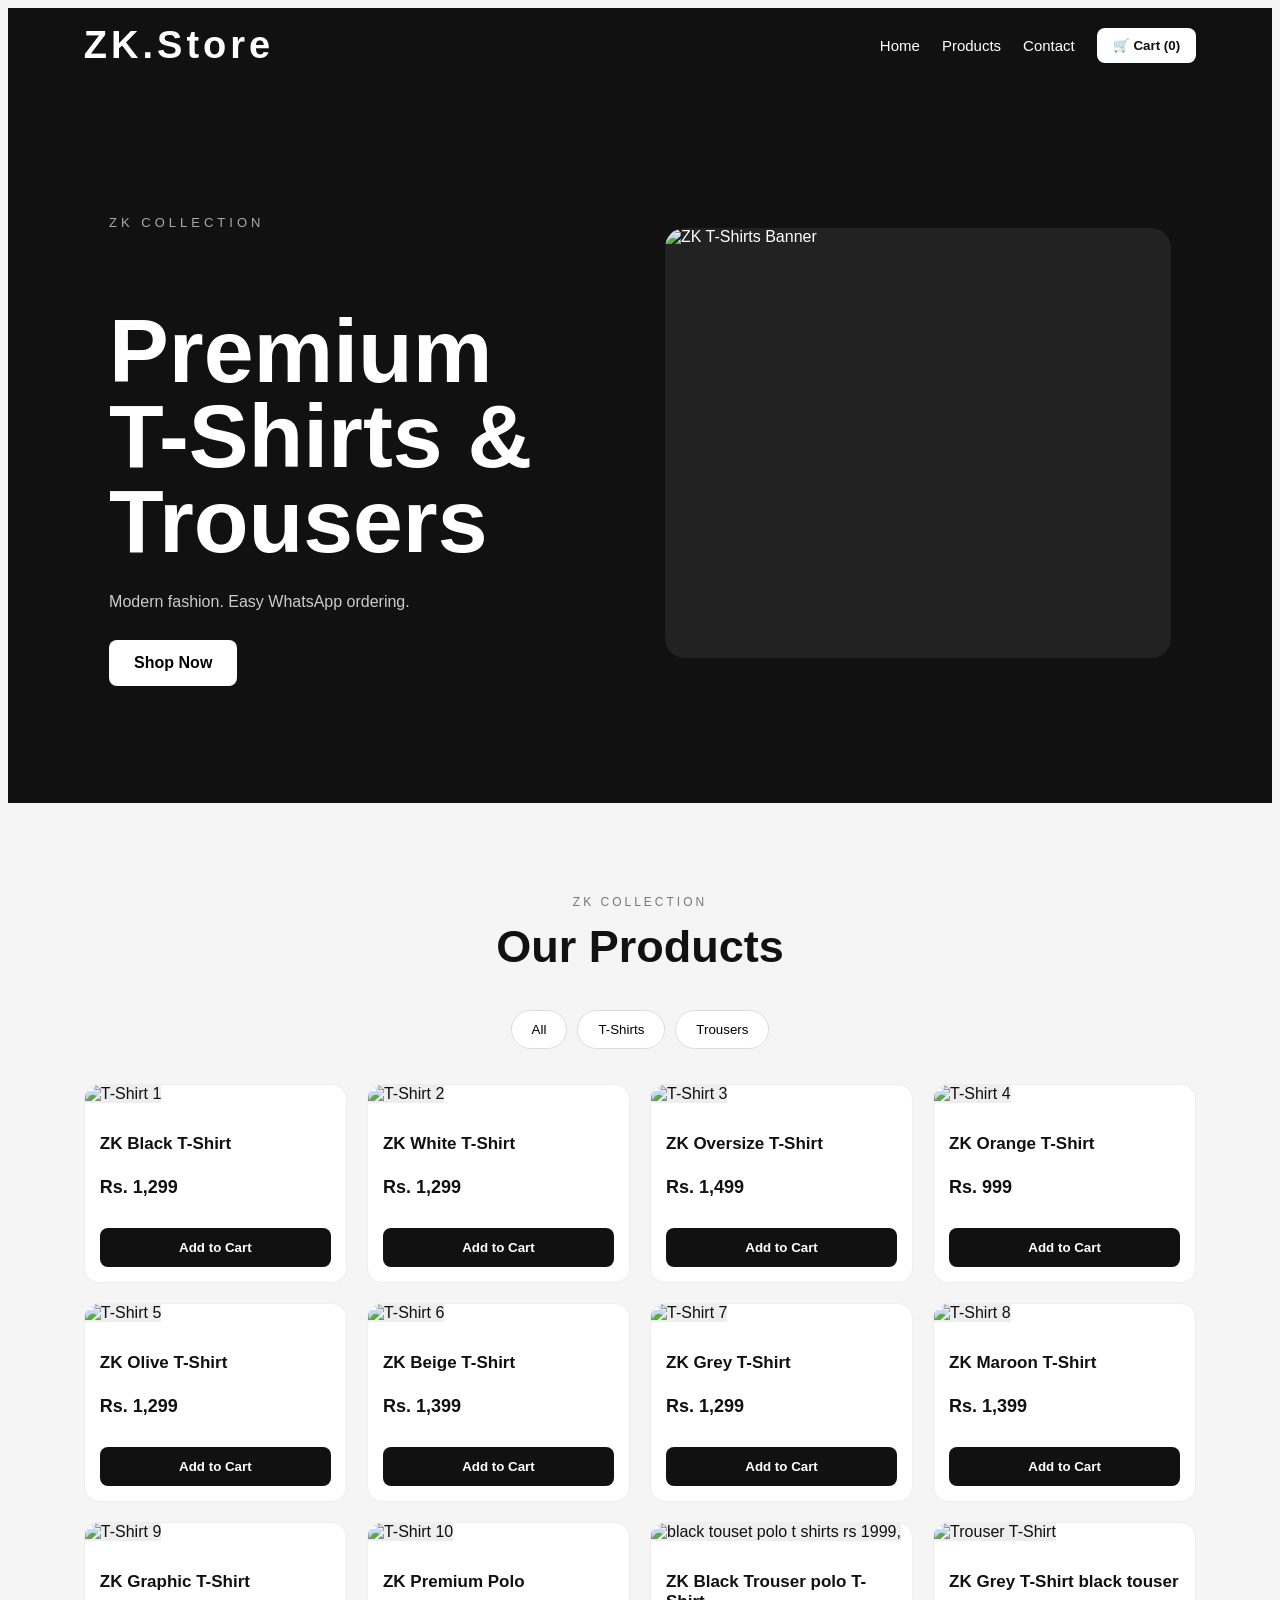
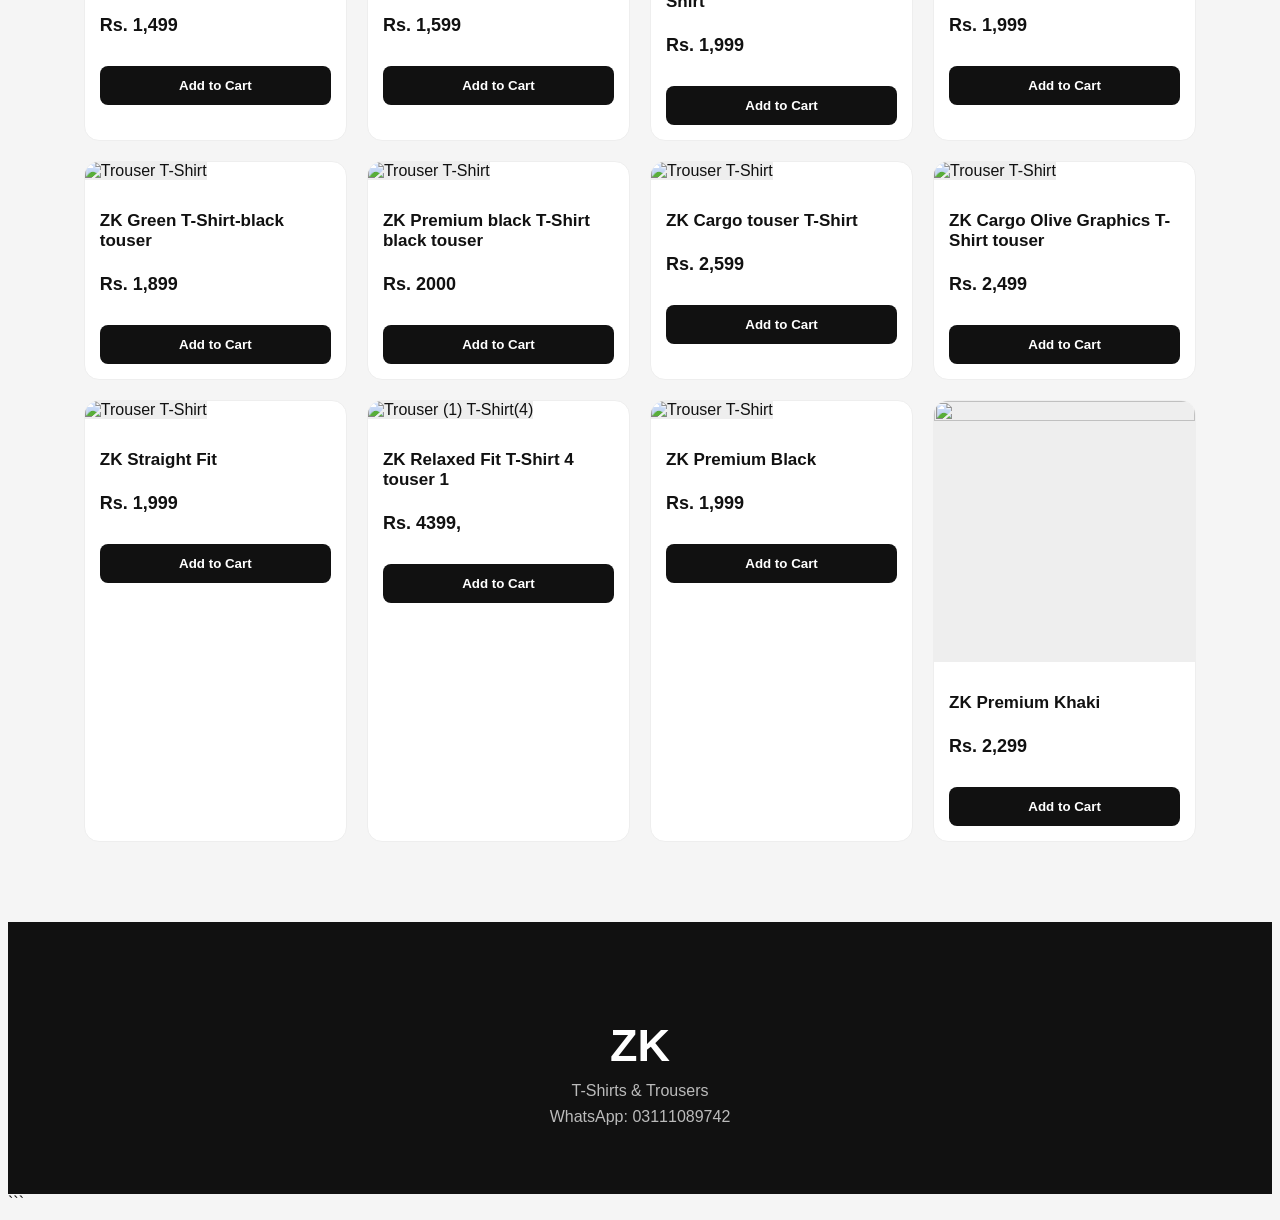
==== index.html @ de2e0551 "Add files via upload" ====
<!DOCTYPE html>
<html lang="en">
<head>
  <meta charset="UTF-8">
  <meta name="viewport" content="width=device-width, initial-scale=1.0">
  <title>ZK | T-Shirts & Trousers</title>
  <link rel="stylesheet" href="style.css">
</head>

<body>
<script src="Script. js"></script>
<header class="header">
  <div class="logo"><h4>ZK.Store</h4></div>

  <nav>
    <a href="#home">Home</a>
    <a href="#products">Products</a>
    <a href="#contact">Contact</a>
    <button onclick="openCart()">🛒 Cart (<span id="cartCount">0</span>)</button>
  </nav>
</header>

<section class="hero" id="home">
  <div class="hero-content">
    <p>ZK COLLECTION</p>
    <h1>Premium<br>T-Shirts & Trousers</h1>
    <p>Modern fashion. Easy WhatsApp ordering.</p>
    <a href="#products" class="shop-btn">Shop Now</a>
  </div>

  <div class="hero-image">
    <!-- هتي پنهنجي Banner image رکي سگهين ٿو -->
    <img src="product.html/Herobanner.webp" alt="ZK T-Shirts Banner">
  </div>
</section>

<section class="products-section" id="products">

  <div class="section-title">
    <p>ZK COLLECTION</p>
    <h2>Our Products</h2>
  </div>

  <div class="filters">
    <button onclick="showProducts('all')">All</button>
    <button onclick="showProducts('tshirt')">T-Shirts</button>
    <button onclick="showProducts('trouser')">Trousers</button>
  </div>

  <div id="productGrid" class="product-grid">

    <!-- 10 T-Shirts -->

    <div class="product-card tshirt">
      <img src="product.html/img1.png" alt="T-Shirt 1">
      <h3>ZK Black T-Shirt</h3>
      <p>Rs. 1,299</p>
      <button onclick="addToCart('ZK Black T-Shirt',1299)">Add to Cart</button>
    </div>

    <div class="product-card tshirt">
      <img src="product.html/img2.png" alt="T-Shirt 2">
      <h3>ZK White T-Shirt</h3>
      <p>Rs. 1,299</p>
      <button onclick="addToCart('ZK White T-Shirt',1299)">Add to Cart</button>
    </div>

    <div class="product-card tshirt">
      <img src="product.html/img3.png" alt="T-Shirt 3">
      <h3>ZK Oversize T-Shirt</h3>
      <p>Rs. 1,499</p>
      <button onclick="addToCart('ZK Oversize T-Shirt',1499)">Add to Cart</button>
    </div>

    <div class="product-card tshirt">
      <img src="product.html/img4.webp" alt="T-Shirt 4">
      <h3>ZK Orange T-Shirt</h3>
      <p>Rs. 999</p>
      <button onclick="addToCart('ZK Navy T-Shirt',1299)">Add to Cart</button>
    </div>

    <div class="product-card tshirt">
      <img src="product.html/img5.jfif" alt="T-Shirt 5">
      <h3>ZK Olive T-Shirt</h3>
      <p>Rs. 1,299</p>
      <button onclick="addToCart('ZK Olive T-Shirt',1299)">Add to Cart</button>
    </div>

    <div class="product-card tshirt">
      <img src="product.html/img6.jfif" alt="T-Shirt 6">
      <h3>ZK Beige T-Shirt</h3>
      <p>Rs. 1,399</p>
      <button onclick="addToCart('ZK Beige T-Shirt',1399)">Add to Cart</button>
    </div>

    <div class="product-card tshirt">
      <img src="product.html/img7.jfif" alt="T-Shirt 7">
      <h3>ZK Grey T-Shirt</h3>
      <p>Rs. 1,299</p>
      <button onclick="addToCart('ZK Grey T-Shirt',1299)">Add to Cart</button>
    </div>

    <div class="product-card tshirt">
      <img src="product.html/img8.jfif" alt="T-Shirt 8">
      <h3>ZK Maroon T-Shirt</h3>
      <p>Rs. 1,399</p>
      <button onclick="addToCart('ZK Maroon T-Shirt',1399)">Add to Cart</button>
    </div>

    <div class="product-card tshirt">
      <img src="product.html/img9.jfif" alt="T-Shirt 9">
      <h3>ZK Graphic T-Shirt</h3>
      <p>Rs. 1,499</p>
      <button onclick="addToCart('ZK Graphic T-Shirt',1499)">Add to Cart</button>
    </div>

    <div class="product-card tshirt">
      <img src="product.html/img10.jfif" alt="T-Shirt 10">
      <h3>ZK Premium Polo</h3>
      <p>Rs. 1,599</p>
      <button onclick="addToCart('ZK Premium Polo',1599)">Add to Cart</button>
    </div>


    <!-- 10 Trousers -->

    <div class="product-card trouser">
      <img src="product.html/zk1.jfif" alt="black touset polo t shirts rs 1999,">
      <h3>ZK Black Trouser polo T-Shirt</h3>
      <p>Rs. 1,999</p>
      <button onclick="addToCart('ZK Black Trouser  polo T-Shirt',1999)">Add to Cart</button>
    </div>

    <div class="product-card trouser">
      <img src="product.html/zk2.jfif" alt="Trouser T-Shirt">
      <h3>ZK Grey T-Shirt black touser</h3>
      <p>Rs. 1,999</p>
      <button onclick="addToCart('ZK Grey Trouser',1999)">Add to Cart</button>
    </div>

    <div class="product-card trouser">
      <img src="product.html/zk3.jfif" alt="Trouser T-Shirt">
      <h3>ZK Green T-Shirt-black touser </h3>
      <p>Rs. 1,899</p>
      <button onclick="addToCart('ZK Green T-Shirt-black touser ',1899)">Add to Cart</button>
    </div>

    <div class="product-card trouser">
      <img src="product.html/zk4.jfif" alt="Trouser T-Shirt">
      <h3>ZK Premium black T-Shirt black touser</h3>
      <p>Rs. 2000</p>
      <button onclick="addToCart('ZK Premium black T-Shirt black touser',2000)">Add to Cart</button>
    </div>

    <div class="product-card trouser">
      <img src="product.html/zk5.jfif" alt="Trouser T-Shirt">
      <h3>ZK Cargo touser T-Shirt</h3>
      <p>Rs. 2,599</p>
      <button onclick="addToCart('ZK Cargo touser T-Shirt',2599)">Add to Cart</button>
    </div>

    <div class="product-card trouser">
      <img src="product.html/zk6.jfif" alt="Trouser T-Shirt">
      <h3>ZK Cargo Olive Graphics T-Shirt touser</h3>
      <p>Rs. 2,499</p>
      <button onclick="addToCart('ZK Cargo Olive Graphic T-Shirt touser',2499)">Add to Cart</button>
    </div>

    <div class="product-card trouser">
      <img src="product.html/zk7.jfif" alt="Trouser T-Shirt">
      <h3>ZK Straight Fit</h3>
      <p>Rs. 1,999</p>
      <button onclick="addToCart('ZK Straight Fit',1999)">Add to Cart</button>
    </div>

    <div class="product-card trouser">
      <img src="product.html/zk8.jfif" alt="Trouser (1) T-Shirt(4)">
      <h3>ZK Relaxed Fit T-Shirt 4 touser 1</h3>
      <p>Rs. 4399,</p>
      <button onclick="addToCart('ZK Relaxed T-Shirt 4 touser 1 4399,)">Add to Cart</button>
    </div>

    <div class="product-card trouser">
      <img src="product.html/zk9.jfif" alt="Trouser T-Shirt">
      <h3>ZK Premium Black</h3>
      <p>Rs. 1,999</p>
      <button onclick="addToCart('ZK Premium Black',1999)">Add to Cart</button>
    </div>

    <div class="product-card trouser">
      <img src="product.html/zk10.jfif"Trouser 10">
      <h3>ZK Premium Khaki</h3>
      <p>Rs. 2,299</p>
      <button onclick="addToCart('ZK Premium Khaki',2299)">Add to Cart</button>
    </div>

  </div>
</section>

<footer id="contact">
  <h2>ZK</h2>
  <p>T-Shirts & Trousers</p>
  <p>WhatsApp: 03111089742</p>
</footer>


<!-- CART -->

<div id="cartModal" class="modal">

  <div class="cart-box">

    <button class="close" onclick="closeCart()">×</button>

    <h2>Your Cart</h2>

    <div id="cartItems"></div>

    <h3>Total: Rs. <span id="cartTotal">0</span></h3>

    <button class="checkout-btn" onclick="openCheckout()">
      Checkout on WhatsApp
    </button>

  </div>

</div>


<!-- CHECKOUT -->

<div id="checkoutModal" class="modal">

  <div class="cart-box">

    <button class="close" onclick="closeCheckout()">×</button>

    <h2>Order Details</h2>

    <input id="customerName" placeholder="Your Name">

    <input id="customerPhone" placeholder="Phone Number">

    <input id="customerCity" placeholder="City">

    <textarea id="customerAddress" placeholder="Complete Address"></textarea>

    <button class="checkout-btn" onclick="placeOrder()">
      Place Order
    </button>

  </div>

</div>

<script src="script.js"></script>

</body>
</html>
```
---- style.css ----
```css
* {
  margin: 0;
  padding: 0;
  box-sizing: border-box;
}

html {
  scroll-behavior: smooth;
}

body {
  font-family: Arial, sans-serif;
  background: #f5f5f5;
  color: #111;
}

/* HEADER */

.header {
  height: 75px;
  background: #111;
  color: white;
  display: flex;
  align-items: center;
  justify-content: space-between;
  padding: 0 6%;
  position: sticky;
  top: 0;
  z-index: 100;
}

.logo {
  font-size: 38px;
  font-weight: 900;
  letter-spacing: 4px;
}

.header nav {
  display: flex;
  align-items: center;
  gap: 22px;
}

.header nav a {
  color: white;
  text-decoration: none;
  font-size: 15px;
}

.header nav button {
  background: white;
  color: #111;
  border: none;
  padding: 10px 16px;
  border-radius: 8px;
  cursor: pointer;
  font-weight: bold;
}


/* HERO */

.hero {
  min-height: 600px;
  background: #111;
  color: white;

  display: grid;
  grid-template-columns: 1fr 1fr;

  align-items: center;

  padding: 60px 8%;

  gap: 50px;
}

.hero-content p:first-child {
  letter-spacing: 4px;
  font-size: 13px;
  color: #aaa;
  margin-bottom: 15px;
}

.hero-content h1 {
  font-size: clamp(50px, 7vw, 90px);
  line-height: 0.95;
  margin-bottom: 25px;
}

.hero-content p {
  color: #ccc;
  margin-bottom: 25px;
  line-height: 1.6;
}

.shop-btn {
  display: inline-block;
  background: white;
  color: black;
  padding: 14px 25px;
  border-radius: 8px;
  text-decoration: none;
  font-weight: bold;
}

.hero-image {
  height: 430px;
  border-radius: 20px;
  overflow: hidden;
  background: #222;
}

.hero-image img {
  width: 100%;
  height: 100%;
  object-fit: cover;
}


/* PRODUCTS */

.products-section {
  max-width: 1400px;
  margin: auto;
  padding: 80px 6%;
}

.section-title {
  text-align: center;
  margin-bottom: 25px;
}

.section-title p {
  color: #777;
  letter-spacing: 3px;
  font-size: 12px;
}

.section-title h2 {
  font-size: 45px;
  margin-top: 10px;
}


/* FILTERS */

.filters {
  display: flex;
  justify-content: center;
  gap: 10px;
  margin-bottom: 35px;
}

.filters button {
  border: 1px solid #ddd;
  background: white;
  padding: 11px 20px;
  border-radius: 25px;
  cursor: pointer;
}

.filters button:hover {
  background: #111;
  color: white;
}


/* PRODUCT GRID */

.product-grid {
  display: grid;
  grid-template-columns: repeat(4, 1fr);
  gap: 20px;
}


/* PRODUCT CARD */

.product-card {
  background: white;
  border-radius: 15px;
  overflow: hidden;
  border: 1px solid #eee;
  transition: 0.3s;
}

.product-card:hover {
  transform: translateY(-5px);
  box-shadow: 0 10px 30px #0002;
}

.product-card img {
  width: 100%;
  aspect-ratio: 1 / 1;
  object-fit: cover;
  background: #eee;
}

.product-card h3 {
  padding: 14px 15px 5px;
  font-size: 17px;
}

.product-card p {
  padding: 0 15px 12px;
  font-weight: bold;
  font-size: 18px;
}

.product-card button {
  width: calc(100% - 30px);
  margin: 0 15px 15px;
  padding: 12px;
  border: none;
  background: #111;
  color: white;
  border-radius: 8px;
  cursor: pointer;
  font-weight: bold;
}

.product-card button:hover {
  background: #333;
}


/* FOOTER */

footer {
  background: #111;
  color: white;
  text-align: center;
  padding: 60px 20px;
}

footer h2 {
  font-size: 45px;
  margin-bottom: 10px;
}

footer p {
  color: #bbb;
  margin: 8px;
}


/* MODAL */

.modal {
  display: none;

  position: fixed;

  inset: 0;

  background: rgba(0, 0, 0, 0.75);

  z-index: 500;

  align-items: center;

  justify-content: center;

  padding: 20px;
}

.cart-box {
  background: white;

  width: min(550px, 100%);

  max-height: 90vh;

  overflow-y: auto;

  border-radius: 18px;

  padding: 25px;

  position: relative;
}

.close {
  position: absolute;

  right: 15px;

  top: 10px;

  border: none;

  background: none;

  font-size: 32px;

  cursor: pointer;
}

.cart-box h2 {
  margin-bottom: 20px;
}

.cart-box h3 {
  margin: 20px 0;
}


/* CART ITEM */

.cart-item {
  display: flex;

  justify-content: space-between;

  align-items: center;

  gap: 15px;

  border-bottom: 1px solid #eee;

  padding: 12px 0;
}

.cart-item button {
  border: none;

  background: #111;

  color: white;

  padding: 5px 10px;

  border-radius: 5px;

  cursor: pointer;
}


/* CHECKOUT INPUTS */

.cart-box input,
.cart-box textarea {
  width: 100%;

  padding: 13px;

  margin-bottom: 12px;

  border: 1px solid #ddd;

  border-radius: 8px;

  font-size: 15px;
}

.cart-box textarea {
  min-height: 100px;

  resize: vertical;
}


/* CHECKOUT BUTTON */

.checkout-btn {
  width: 100%;

  padding: 14px;

  border: none;

  background: #111;

  color: white;

  border-radius: 8px;

  cursor: pointer;

  font-weight: bold;

  font-size: 15px;
}


/* TABLET */

@media (max-width: 1000px) {

  .product-grid {
    grid-template-columns: repeat(3, 1fr);
  }

  .hero {
    grid-template-columns: 1fr;
  }

  .hero-image {
    height: 350px;
  }

}


/* MOBILE */

@media (max-width: 600px) {

  .header {
    padding: 0 4%;
  }

  .logo {
    font-size: 30px;
  }

  .header nav {
    gap: 10px;
  }

  .header nav a {
    display: none;
  }

  .hero {
    padding: 50px 5%;
  }

  .hero-content h1 {
    font-size: 55px;
  }

  .hero-image {
    height: 280px;
  }

  .products-section {
    padding: 50px 4%;
  }

  .section-title h2 {
    font-size: 32px;
  }

  .product-grid {
    grid-template-columns: repeat(2, 1fr);
    gap: 10px;
  }

  .product-card h3 {
    font-size: 14px;
    padding: 10px 10px 4px;
  }

  .product-card p {
    font-size: 15px;
    padding: 0 10px 10px;
  }

  .product-card button {
    width: calc(100% - 20px);
    margin: 0 10px 10px;
    padding: 10px 5px;
    font-size: 12px;
  }

}
```
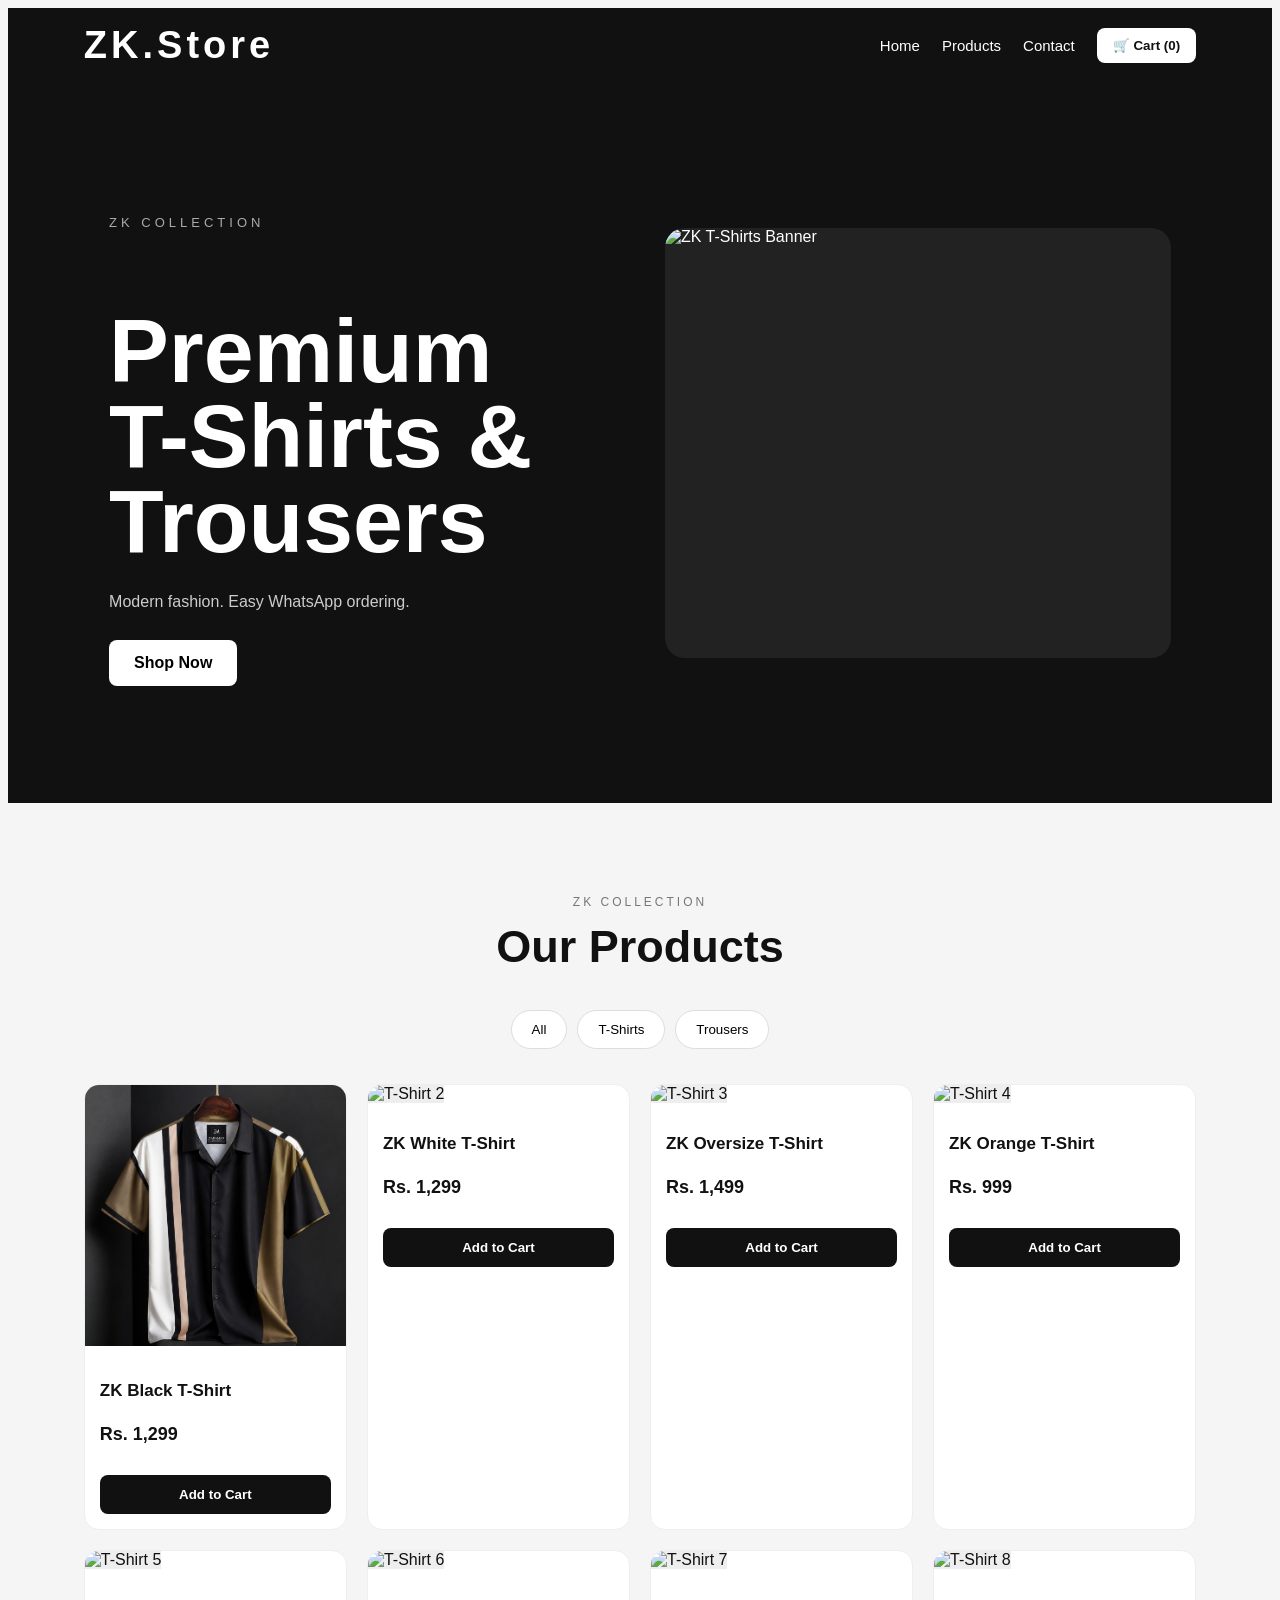
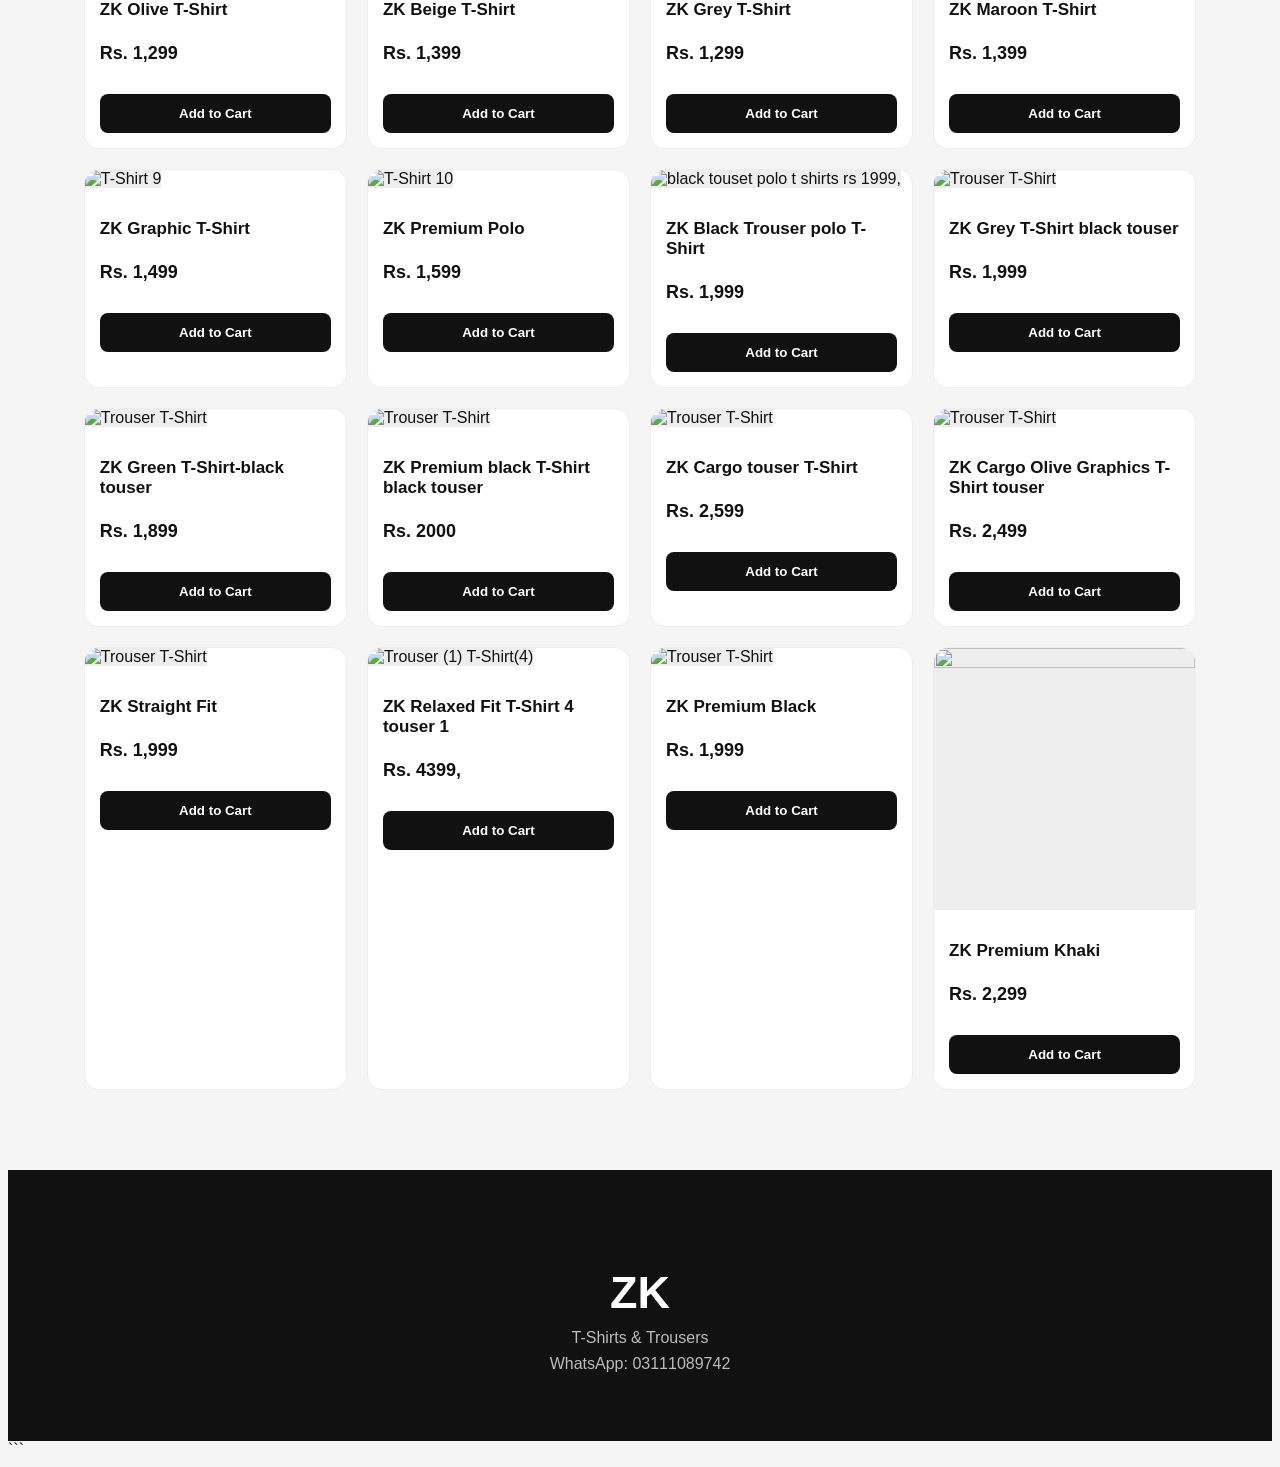
==== commit 706b635d: "Update index.html" ====
--- a/index.html
+++ b/index.html
@@ -31,7 +31,7 @@
 
   <div class="hero-image">
     <!-- هتي پنهنجي Banner image رکي سگهين ٿو -->
-    <img src="product.html/Herobanner.webp" alt="ZK T-Shirts Banner">
+    <img src="zk/zkherobanner.webp" alt="ZK T-Shirts Banner">
   </div>
 </section>
 
@@ -53,7 +53,7 @@
     <!-- 10 T-Shirts -->
 
     <div class="product-card tshirt">
-      <img src="product.html/img1.png" alt="T-Shirt 1">
+      <img src="img1.png" alt="T-Shirt 1">
       <h3>ZK Black T-Shirt</h3>
       <p>Rs. 1,299</p>
       <button onclick="addToCart('ZK Black T-Shirt',1299)">Add to Cart</button>
@@ -67,7 +67,7 @@
     </div>
 
     <div class="product-card tshirt">
-      <img src="product.html/img3.png" alt="T-Shirt 3">
+      <img src="/img/tshirt.png" alt="T-Shirt 3">
       <h3>ZK Oversize T-Shirt</h3>
       <p>Rs. 1,499</p>
       <button onclick="addToCart('ZK Oversize T-Shirt',1499)">Add to Cart</button>
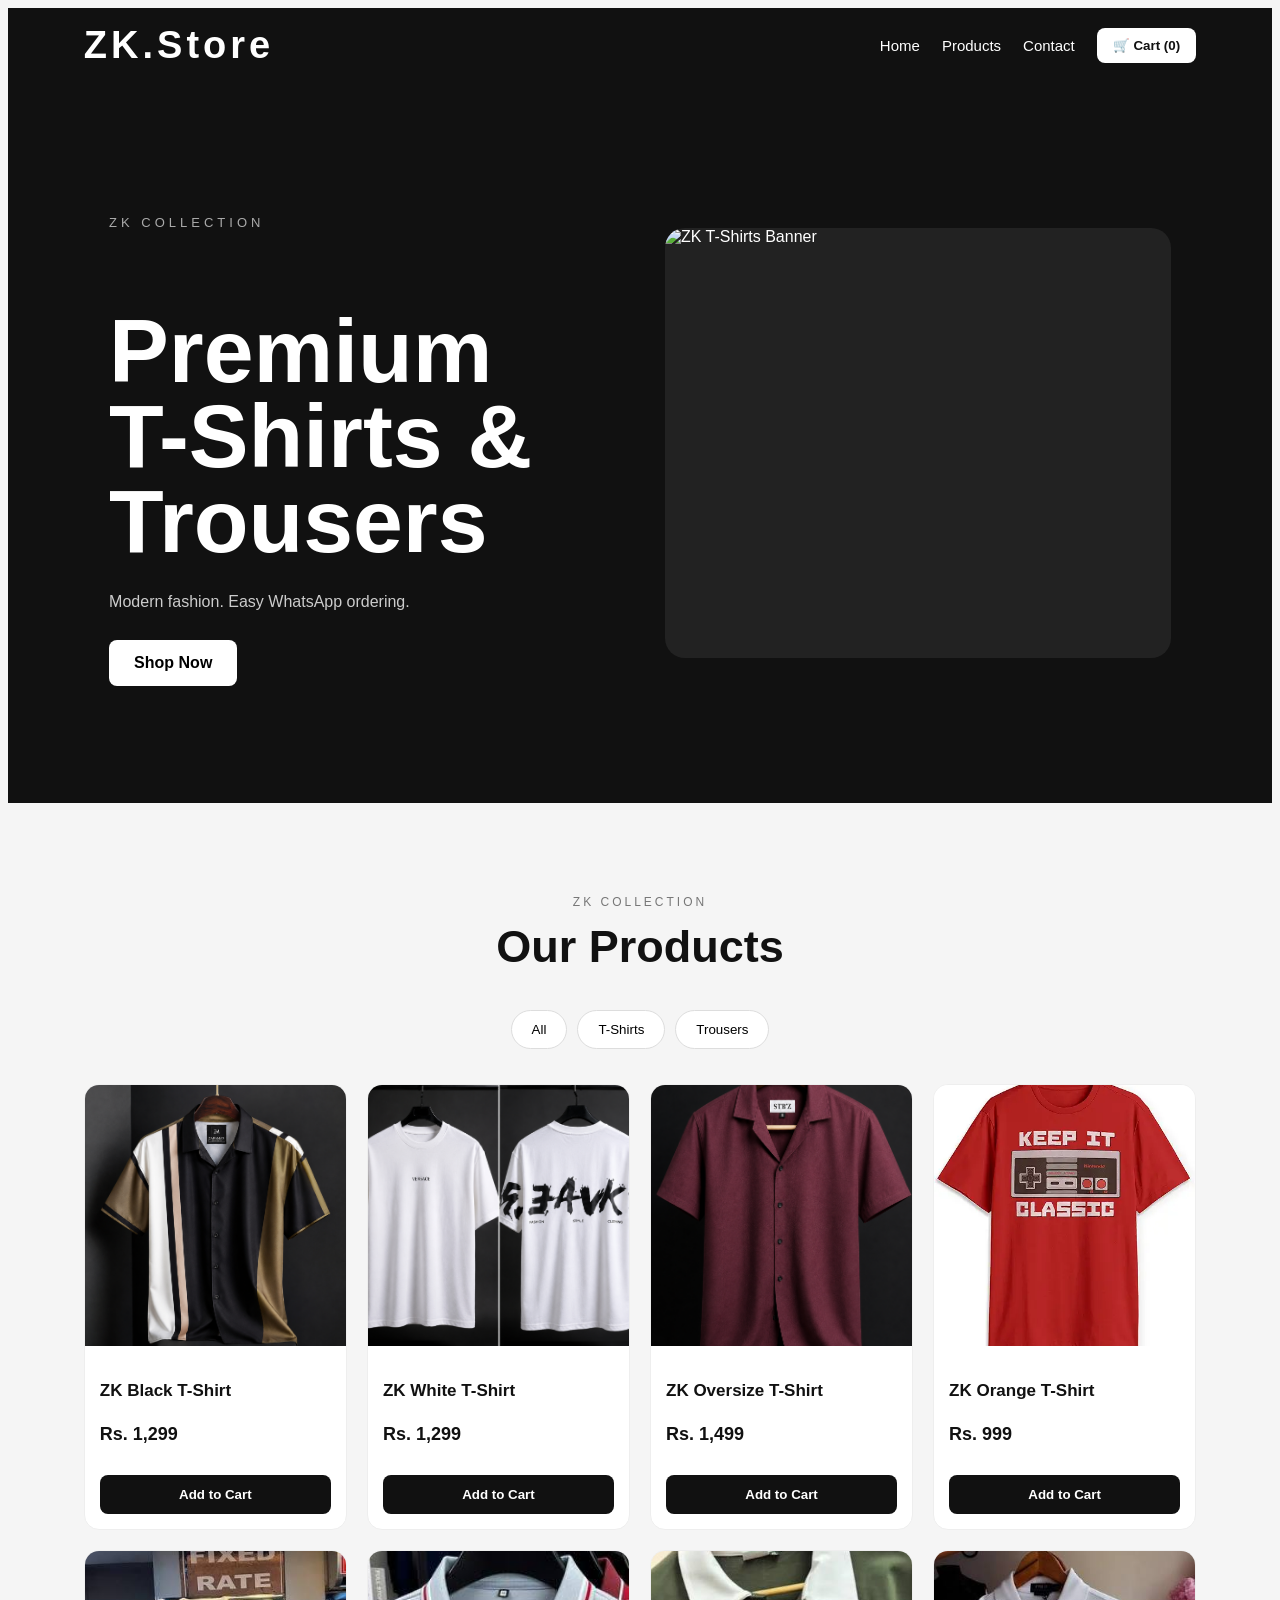
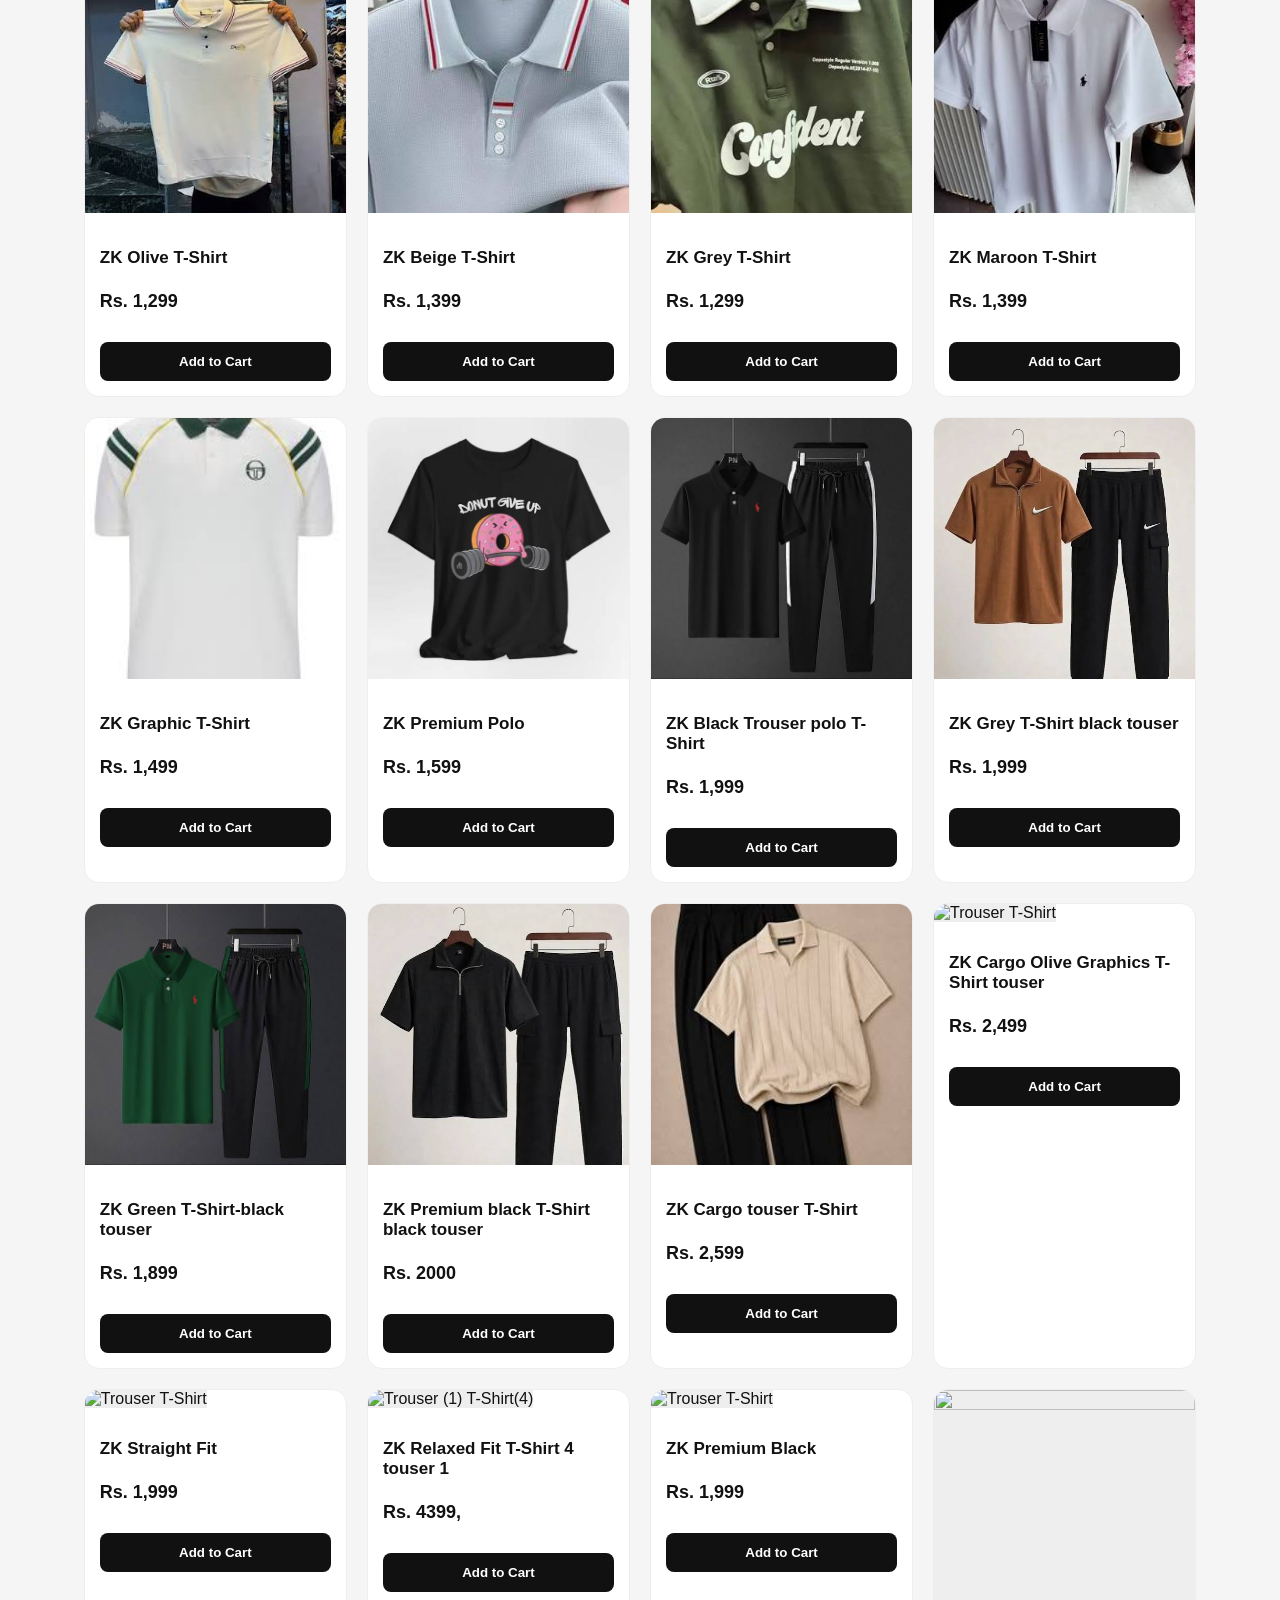
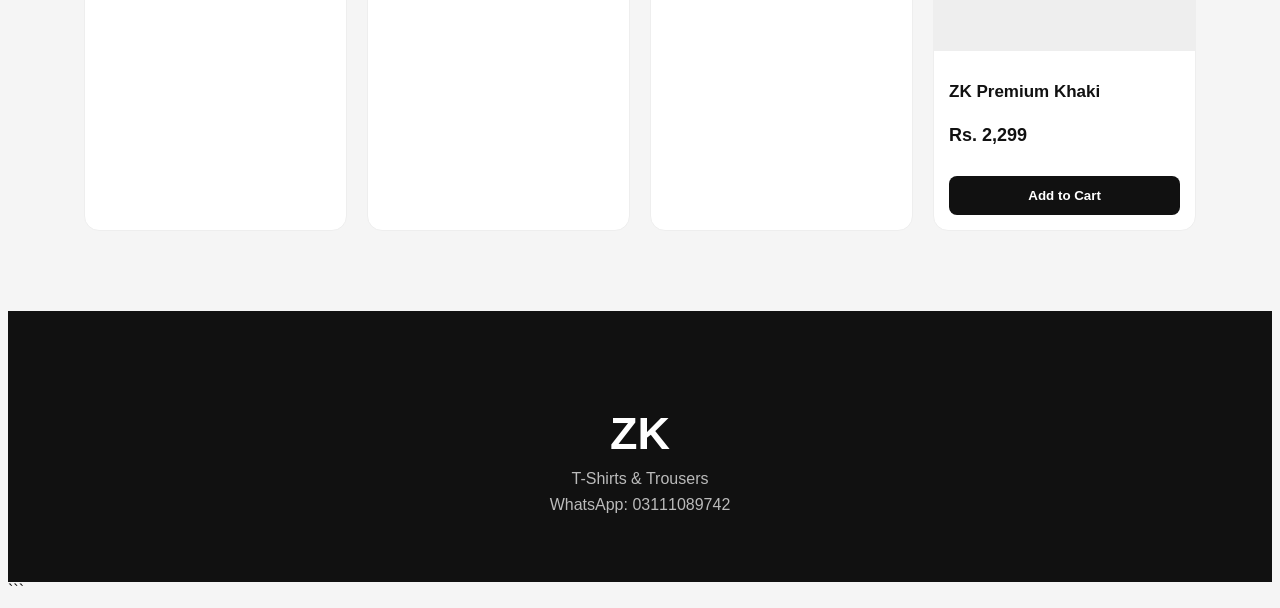
==== commit e6e3be34: "Update index.html" ====
--- a/index.html
+++ b/index.html
@@ -60,63 +60,63 @@
     </div>
 
     <div class="product-card tshirt">
-      <img src="product.html/img2.png" alt="T-Shirt 2">
+      <img src="img2.png" alt="T-Shirt 2">
       <h3>ZK White T-Shirt</h3>
       <p>Rs. 1,299</p>
       <button onclick="addToCart('ZK White T-Shirt',1299)">Add to Cart</button>
     </div>
 
     <div class="product-card tshirt">
-      <img src="/img/tshirt.png" alt="T-Shirt 3">
+      <img src="img3.png" alt="T-Shirt 3">
       <h3>ZK Oversize T-Shirt</h3>
       <p>Rs. 1,499</p>
       <button onclick="addToCart('ZK Oversize T-Shirt',1499)">Add to Cart</button>
     </div>
 
     <div class="product-card tshirt">
-      <img src="product.html/img4.webp" alt="T-Shirt 4">
+      <img src="img4.webp" alt="T-Shirt 4">
       <h3>ZK Orange T-Shirt</h3>
       <p>Rs. 999</p>
       <button onclick="addToCart('ZK Navy T-Shirt',1299)">Add to Cart</button>
     </div>
 
     <div class="product-card tshirt">
-      <img src="product.html/img5.jfif" alt="T-Shirt 5">
+      <img src="img5.jfif" alt="T-Shirt 5">
       <h3>ZK Olive T-Shirt</h3>
       <p>Rs. 1,299</p>
       <button onclick="addToCart('ZK Olive T-Shirt',1299)">Add to Cart</button>
     </div>
 
     <div class="product-card tshirt">
-      <img src="product.html/img6.jfif" alt="T-Shirt 6">
+      <img src="img6.jfif" alt="T-Shirt 6">
       <h3>ZK Beige T-Shirt</h3>
       <p>Rs. 1,399</p>
       <button onclick="addToCart('ZK Beige T-Shirt',1399)">Add to Cart</button>
     </div>
 
     <div class="product-card tshirt">
-      <img src="product.html/img7.jfif" alt="T-Shirt 7">
+      <img src="img7.jfif" alt="T-Shirt 7">
       <h3>ZK Grey T-Shirt</h3>
       <p>Rs. 1,299</p>
       <button onclick="addToCart('ZK Grey T-Shirt',1299)">Add to Cart</button>
     </div>
 
     <div class="product-card tshirt">
-      <img src="product.html/img8.jfif" alt="T-Shirt 8">
+      <img src="img8.jfif" alt="T-Shirt 8">
       <h3>ZK Maroon T-Shirt</h3>
       <p>Rs. 1,399</p>
       <button onclick="addToCart('ZK Maroon T-Shirt',1399)">Add to Cart</button>
     </div>
 
     <div class="product-card tshirt">
-      <img src="product.html/img9.jfif" alt="T-Shirt 9">
+      <img src="img9.jfif" alt="T-Shirt 9">
       <h3>ZK Graphic T-Shirt</h3>
       <p>Rs. 1,499</p>
       <button onclick="addToCart('ZK Graphic T-Shirt',1499)">Add to Cart</button>
     </div>
 
     <div class="product-card tshirt">
-      <img src="product.html/img10.jfif" alt="T-Shirt 10">
+      <img src="img10.jfif" alt="T-Shirt 10">
       <h3>ZK Premium Polo</h3>
       <p>Rs. 1,599</p>
       <button onclick="addToCart('ZK Premium Polo',1599)">Add to Cart</button>
@@ -126,35 +126,35 @@
     <!-- 10 Trousers -->
 
     <div class="product-card trouser">
-      <img src="product.html/zk1.jfif" alt="black touset polo t shirts rs 1999,">
+      <img src="zk1.jfif" alt="black touset polo t shirts rs 1999,">
       <h3>ZK Black Trouser polo T-Shirt</h3>
       <p>Rs. 1,999</p>
       <button onclick="addToCart('ZK Black Trouser  polo T-Shirt',1999)">Add to Cart</button>
     </div>
 
     <div class="product-card trouser">
-      <img src="product.html/zk2.jfif" alt="Trouser T-Shirt">
+      <img src="zk2.jfif" alt="Trouser T-Shirt">
       <h3>ZK Grey T-Shirt black touser</h3>
       <p>Rs. 1,999</p>
       <button onclick="addToCart('ZK Grey Trouser',1999)">Add to Cart</button>
     </div>
 
     <div class="product-card trouser">
-      <img src="product.html/zk3.jfif" alt="Trouser T-Shirt">
+      <img src="zk3.jfif" alt="Trouser T-Shirt">
       <h3>ZK Green T-Shirt-black touser </h3>
       <p>Rs. 1,899</p>
       <button onclick="addToCart('ZK Green T-Shirt-black touser ',1899)">Add to Cart</button>
     </div>
 
     <div class="product-card trouser">
-      <img src="product.html/zk4.jfif" alt="Trouser T-Shirt">
+      <img src="zk4.jfif" alt="Trouser T-Shirt">
       <h3>ZK Premium black T-Shirt black touser</h3>
       <p>Rs. 2000</p>
       <button onclick="addToCart('ZK Premium black T-Shirt black touser',2000)">Add to Cart</button>
     </div>
 
     <div class="product-card trouser">
-      <img src="product.html/zk5.jfif" alt="Trouser T-Shirt">
+      <img src="zk5.jfif" alt="Trouser T-Shirt">
       <h3>ZK Cargo touser T-Shirt</h3>
       <p>Rs. 2,599</p>
       <button onclick="addToCart('ZK Cargo touser T-Shirt',2599)">Add to Cart</button>
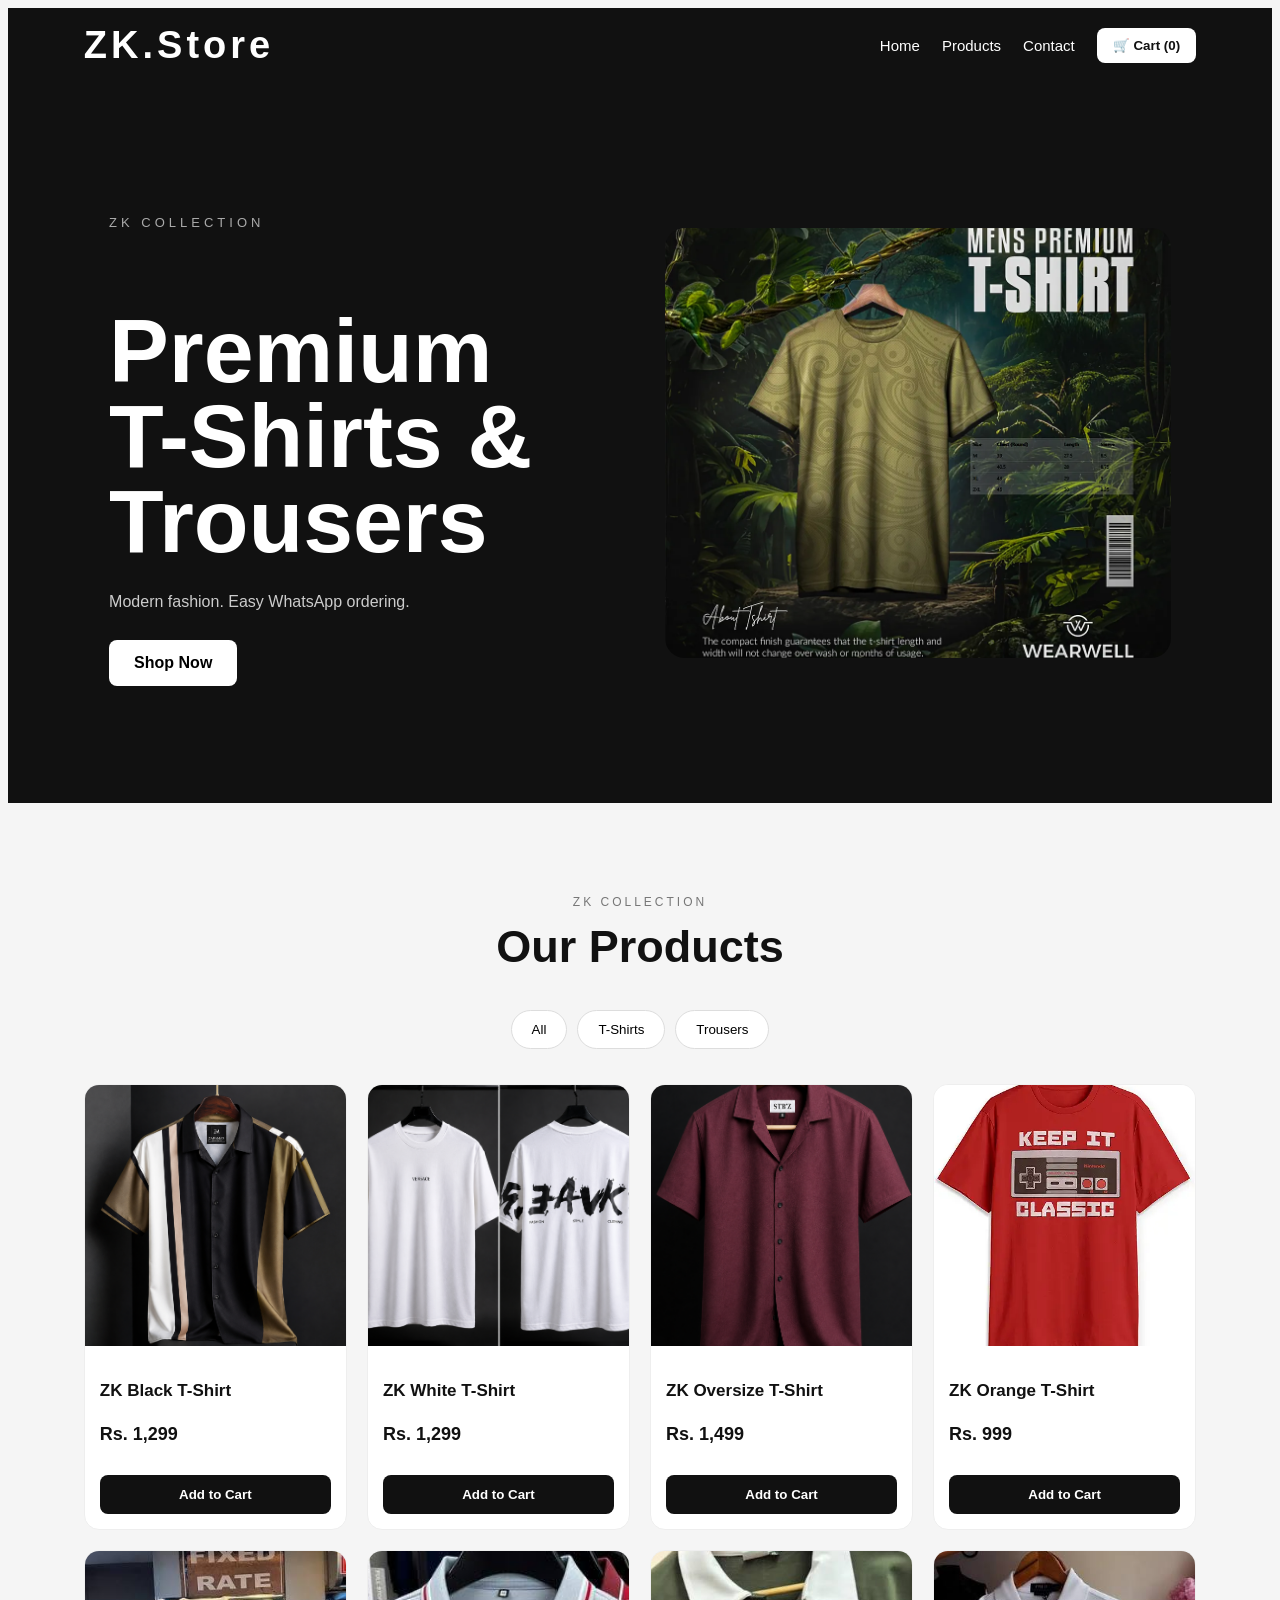
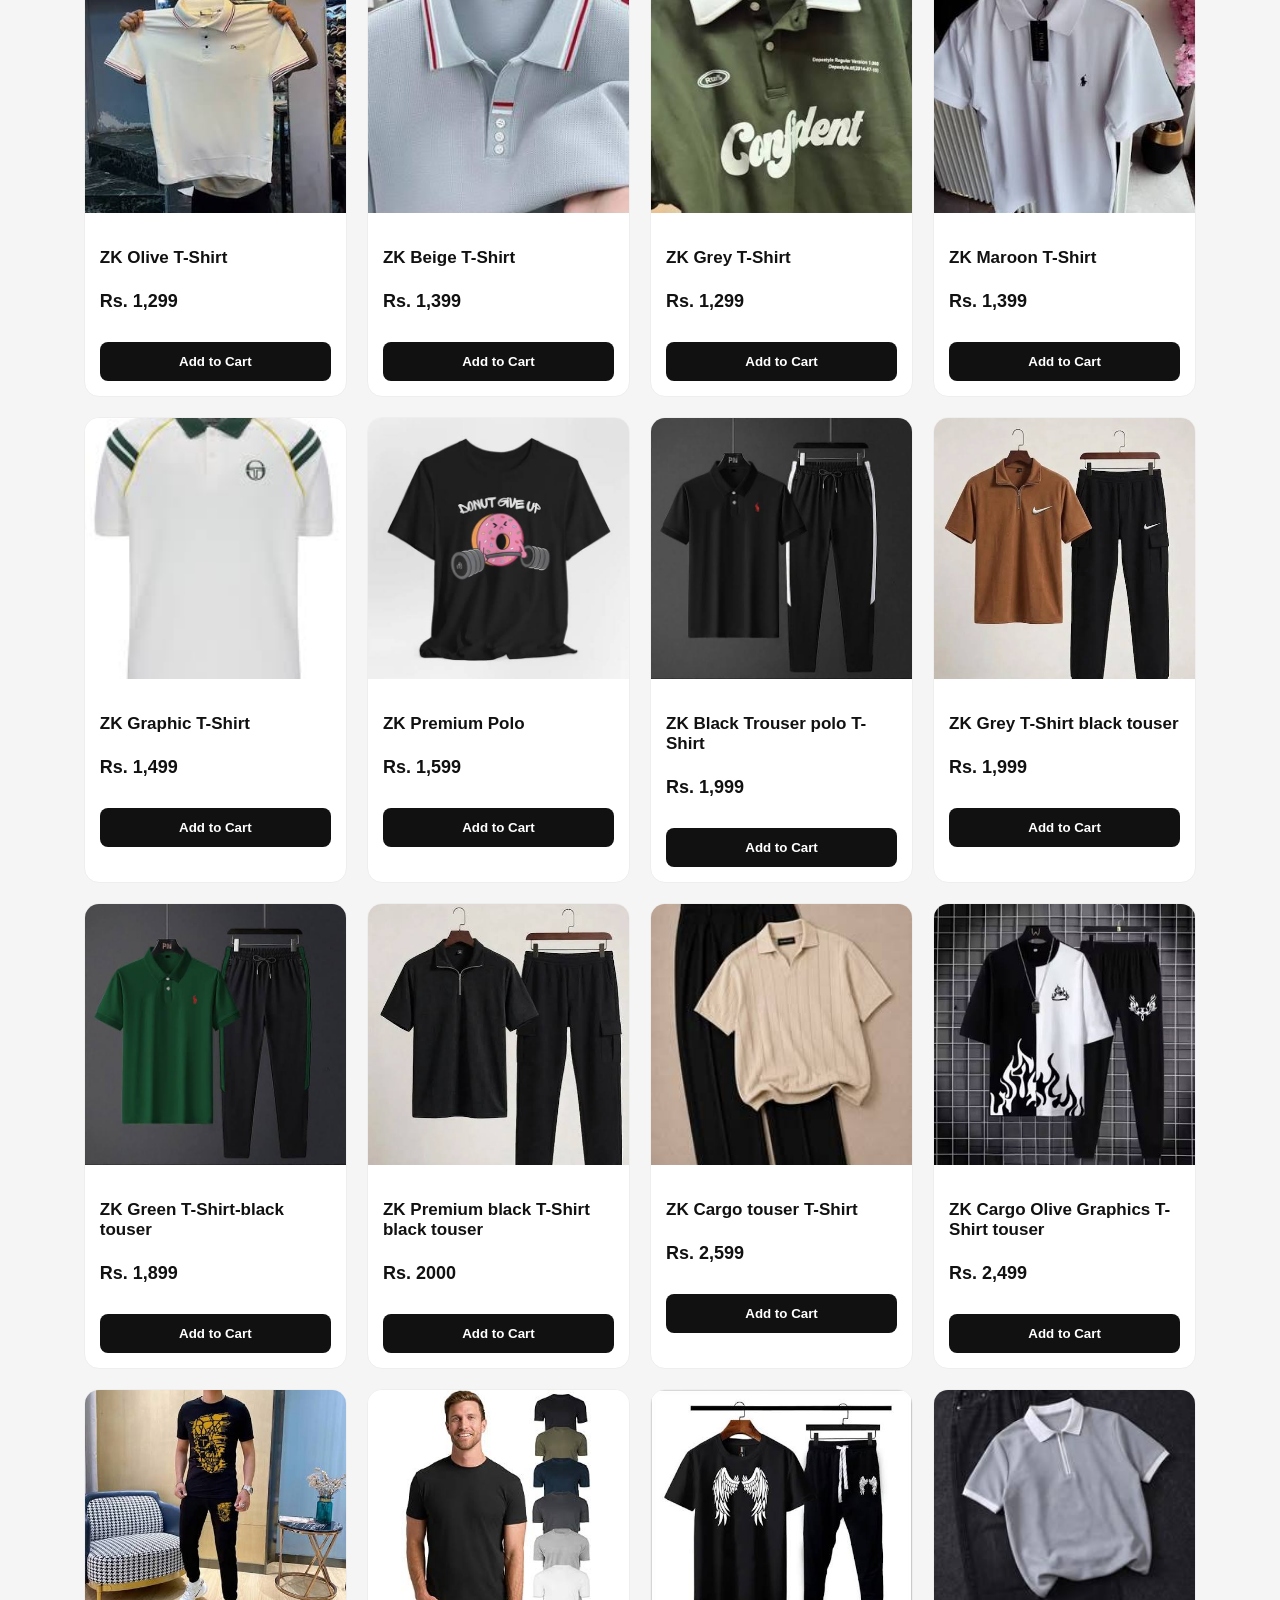
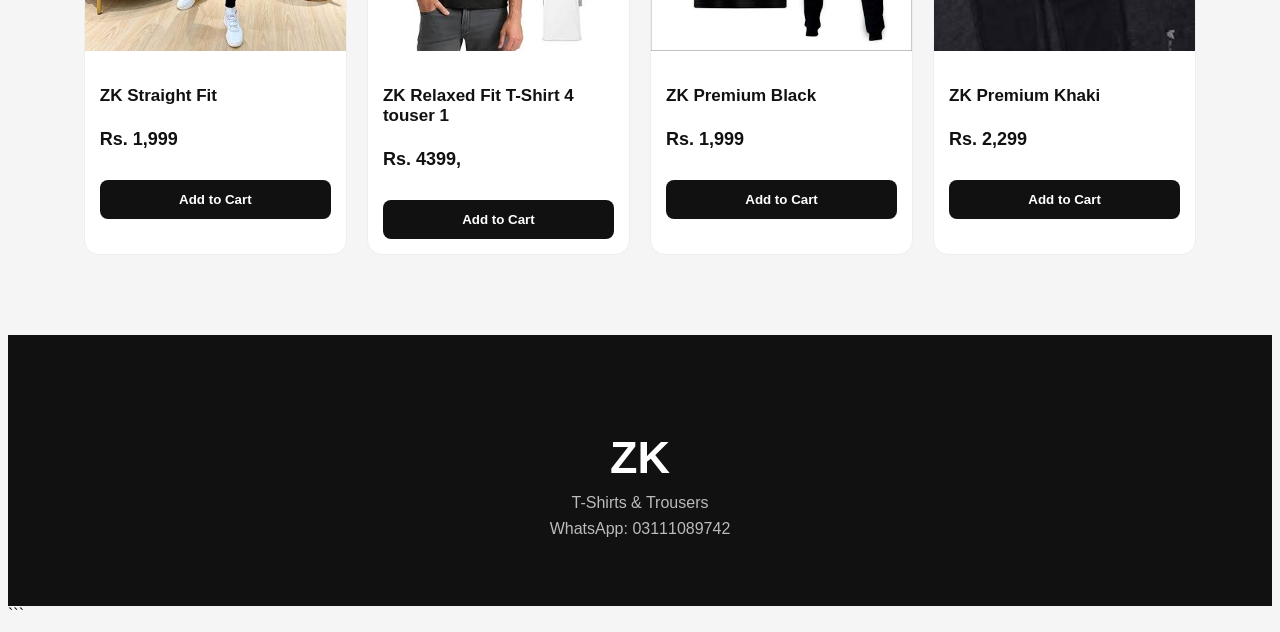
==== commit cc98729d: "Update index.html" ====
--- a/index.html
+++ b/index.html
@@ -31,7 +31,7 @@
 
   <div class="hero-image">
     <!-- هتي پنهنجي Banner image رکي سگهين ٿو -->
-    <img src="zk/zkherobanner.webp" alt="ZK T-Shirts Banner">
+    <img src="Herobanner.webp" alt="ZK T-Shirts Banner">
   </div>
 </section>
 
@@ -161,35 +161,35 @@
     </div>
 
     <div class="product-card trouser">
-      <img src="product.html/zk6.jfif" alt="Trouser T-Shirt">
+      <img src="zk6.jfif" alt="Trouser T-Shirt">
       <h3>ZK Cargo Olive Graphics T-Shirt touser</h3>
       <p>Rs. 2,499</p>
       <button onclick="addToCart('ZK Cargo Olive Graphic T-Shirt touser',2499)">Add to Cart</button>
     </div>
 
     <div class="product-card trouser">
-      <img src="product.html/zk7.jfif" alt="Trouser T-Shirt">
+      <img src="zk7.jfif" alt="Trouser T-Shirt">
       <h3>ZK Straight Fit</h3>
       <p>Rs. 1,999</p>
       <button onclick="addToCart('ZK Straight Fit',1999)">Add to Cart</button>
     </div>
 
     <div class="product-card trouser">
-      <img src="product.html/zk8.jfif" alt="Trouser (1) T-Shirt(4)">
+      <img src="zk8.jfif" alt="Trouser (1) T-Shirt(4)">
       <h3>ZK Relaxed Fit T-Shirt 4 touser 1</h3>
       <p>Rs. 4399,</p>
       <button onclick="addToCart('ZK Relaxed T-Shirt 4 touser 1 4399,)">Add to Cart</button>
     </div>
 
     <div class="product-card trouser">
-      <img src="product.html/zk9.jfif" alt="Trouser T-Shirt">
+      <img src="zk9.jfif" alt="Trouser T-Shirt">
       <h3>ZK Premium Black</h3>
       <p>Rs. 1,999</p>
       <button onclick="addToCart('ZK Premium Black',1999)">Add to Cart</button>
     </div>
 
     <div class="product-card trouser">
-      <img src="product.html/zk10.jfif"Trouser 10">
+      <img src="zk10.jfif"Trouser 10">
       <h3>ZK Premium Khaki</h3>
       <p>Rs. 2,299</p>
       <button onclick="addToCart('ZK Premium Khaki',2299)">Add to Cart</button>
